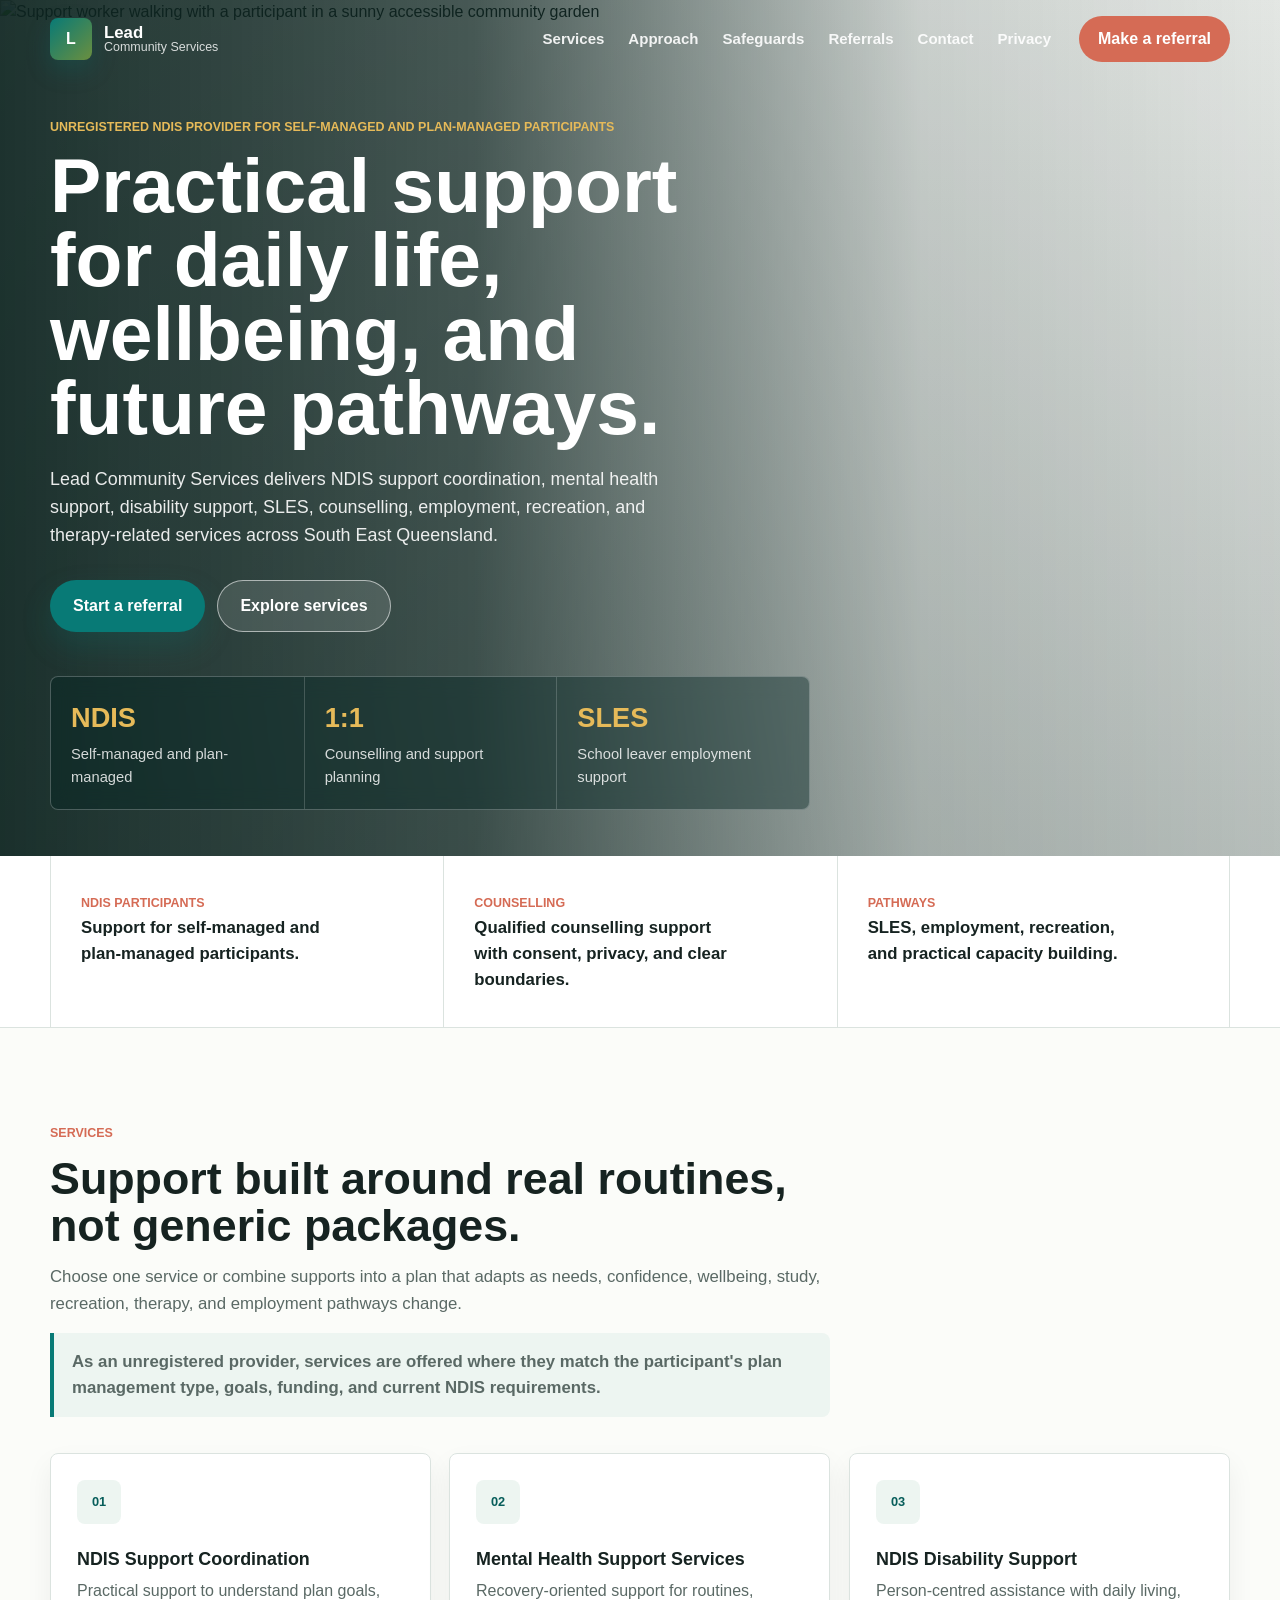
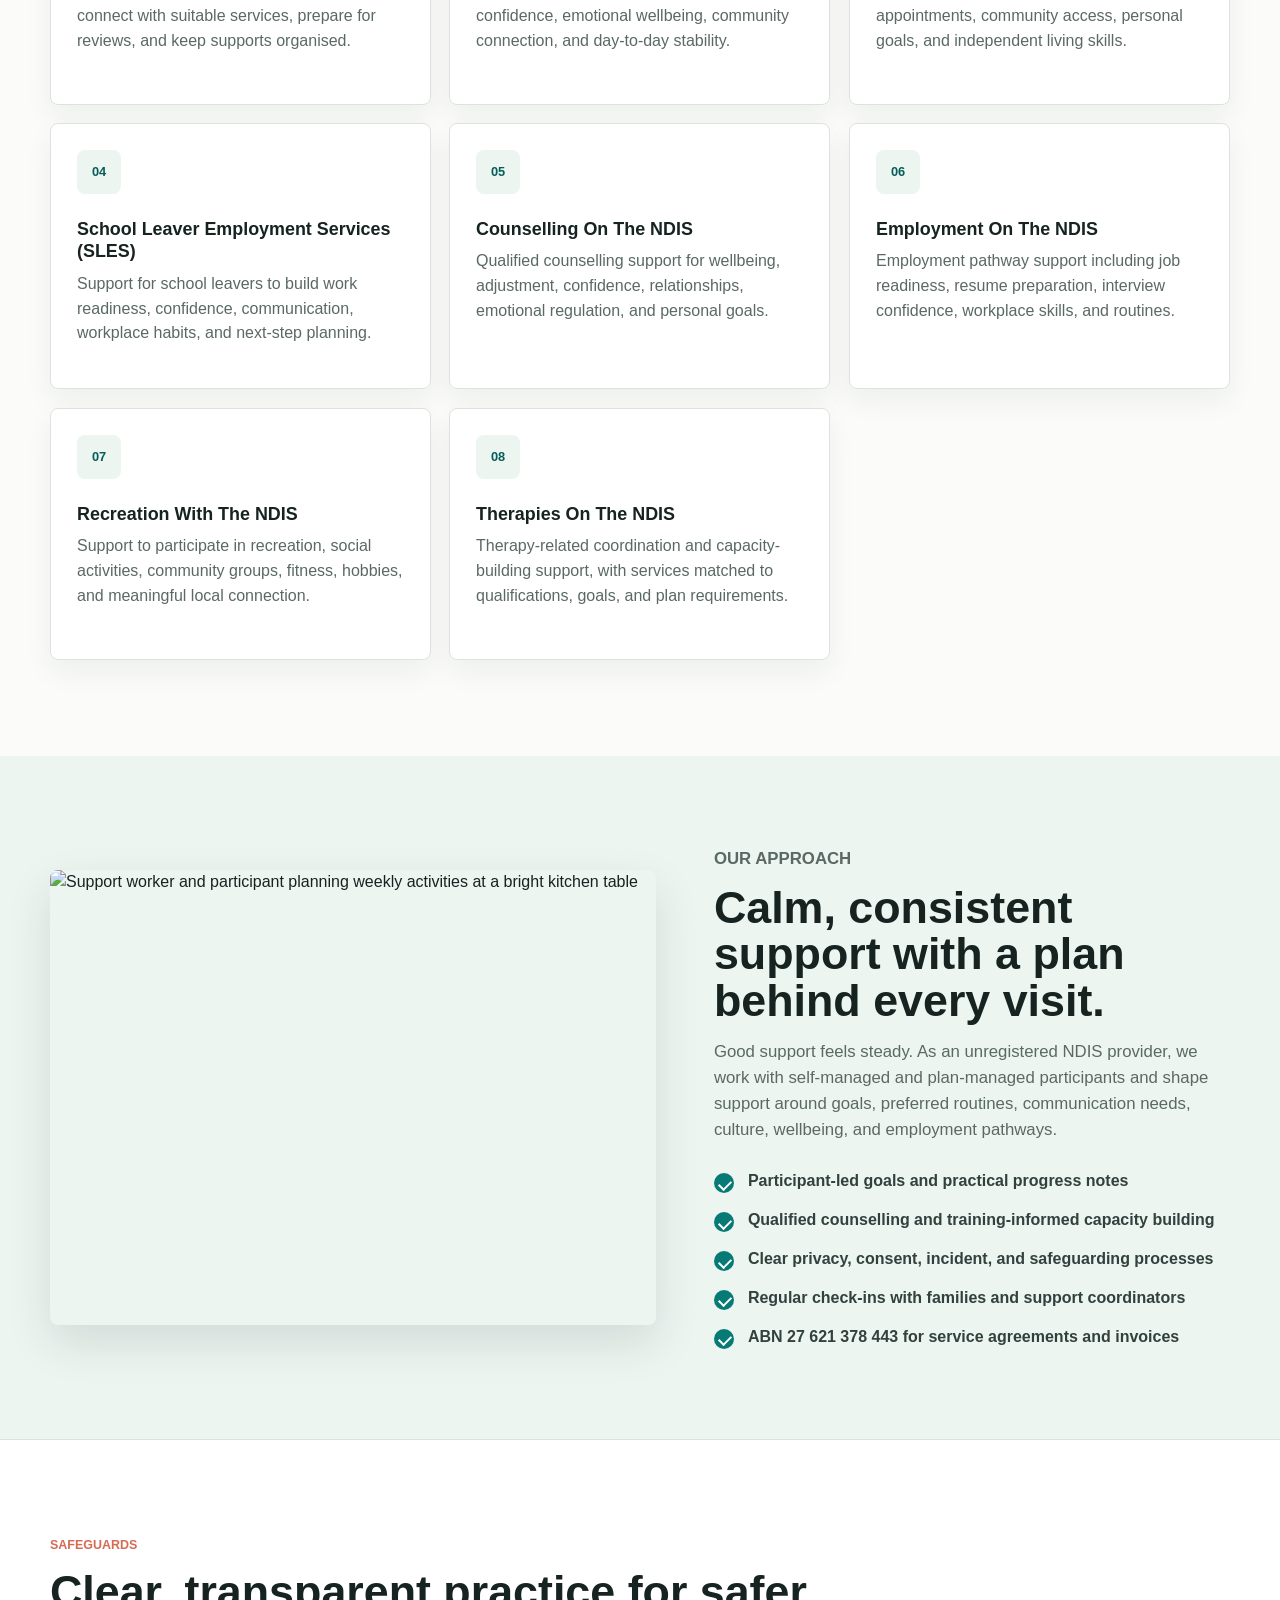
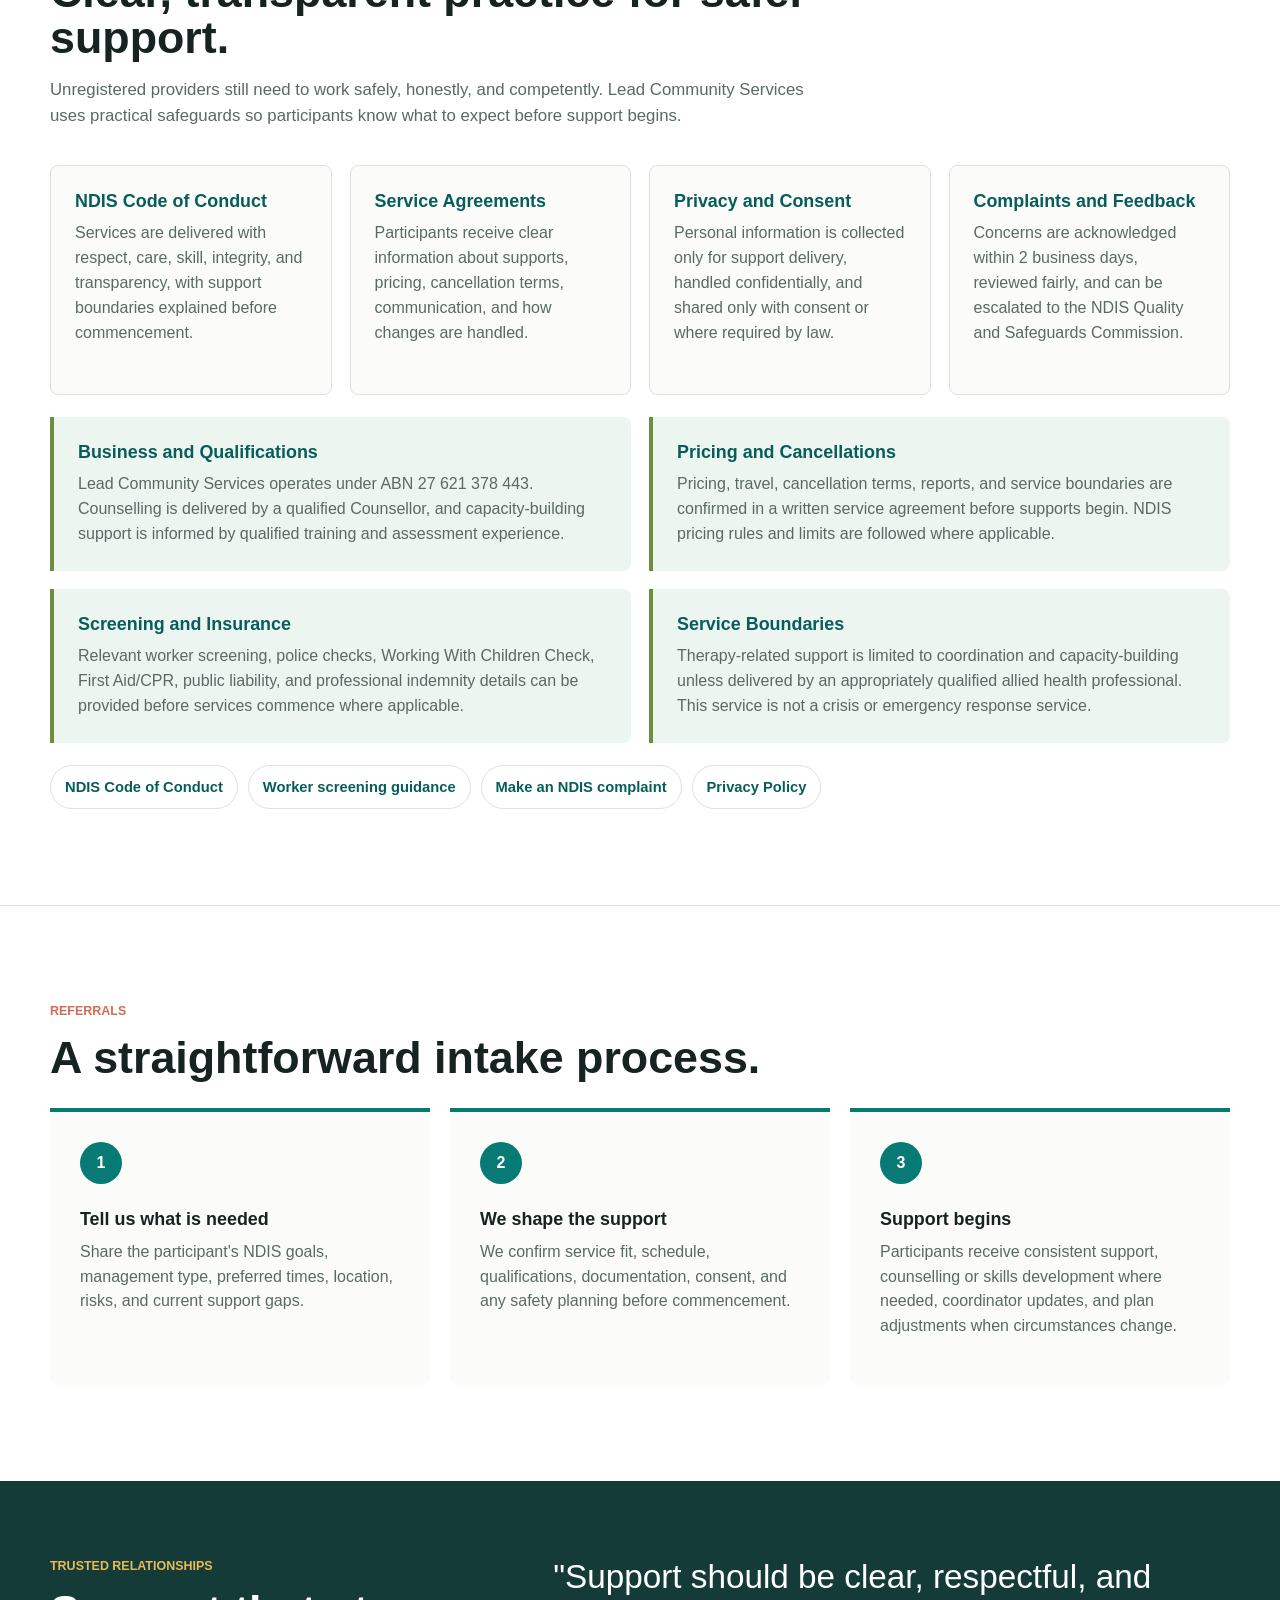
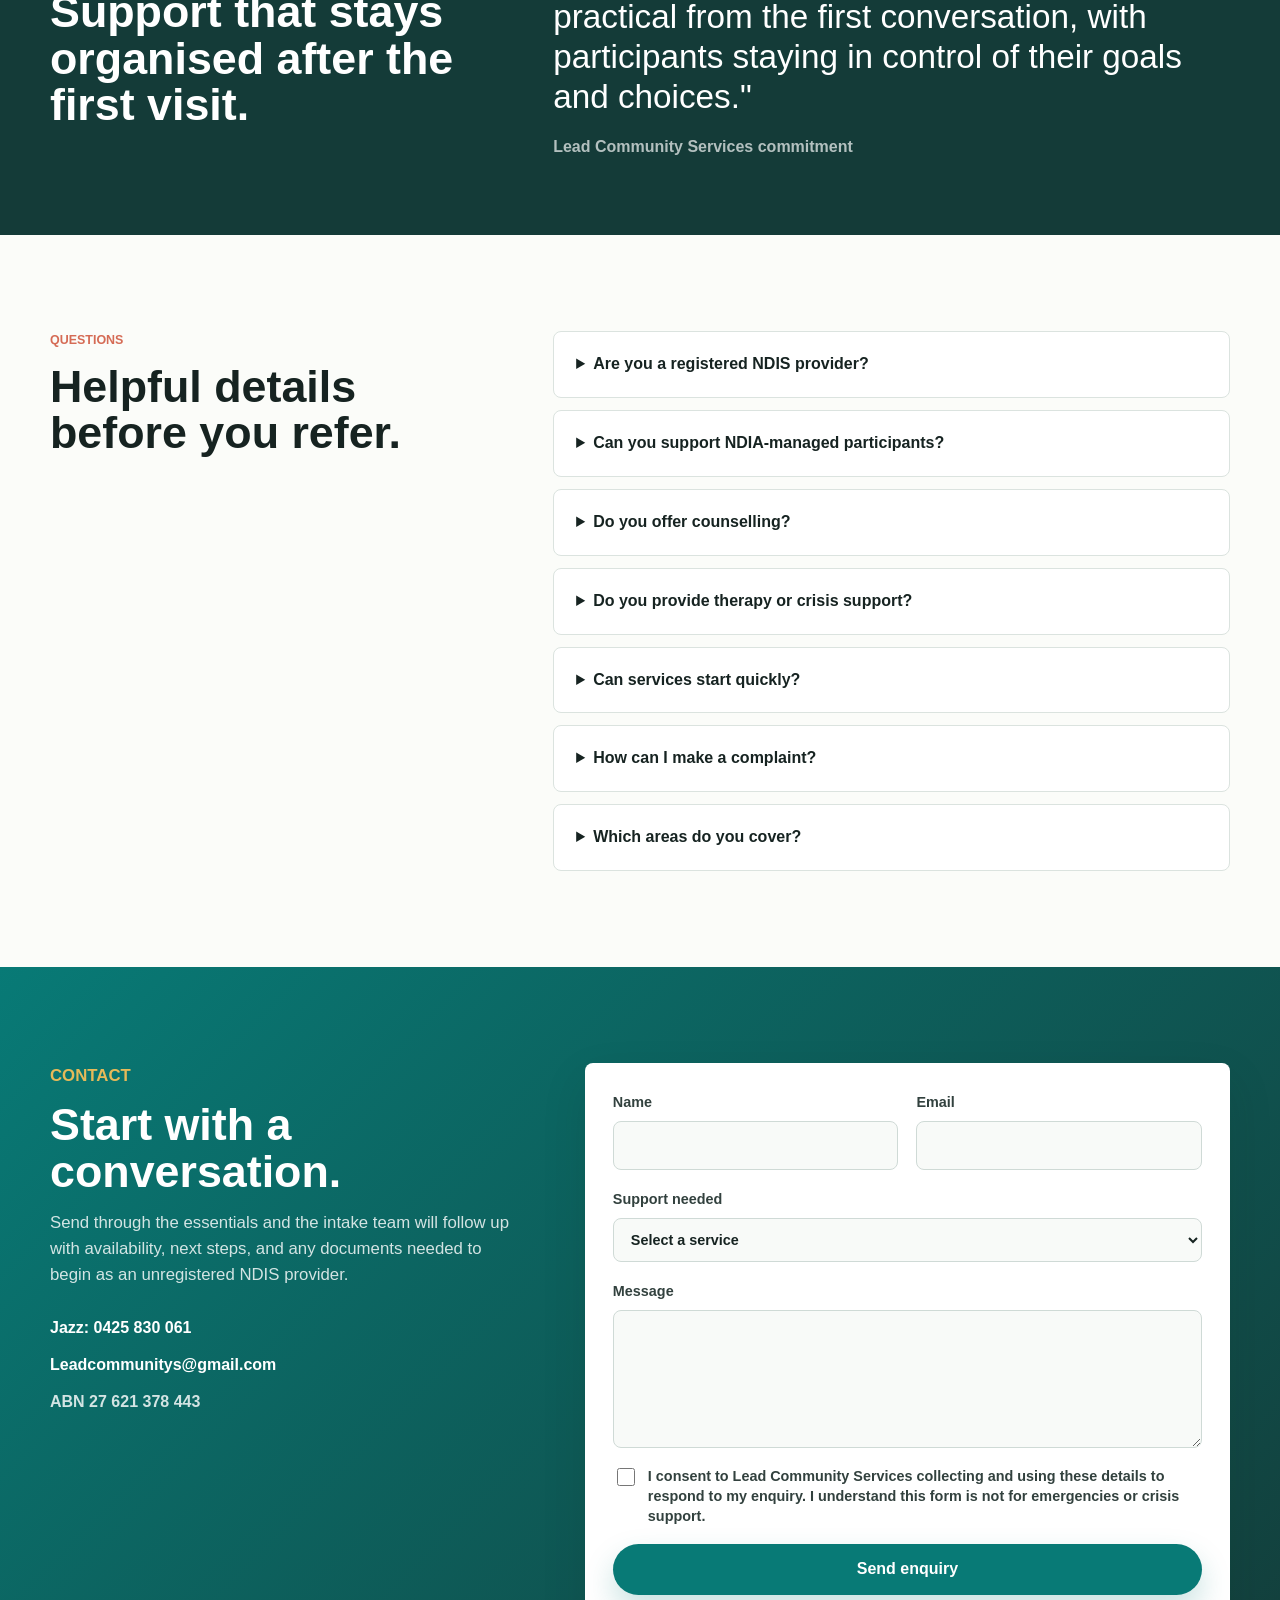
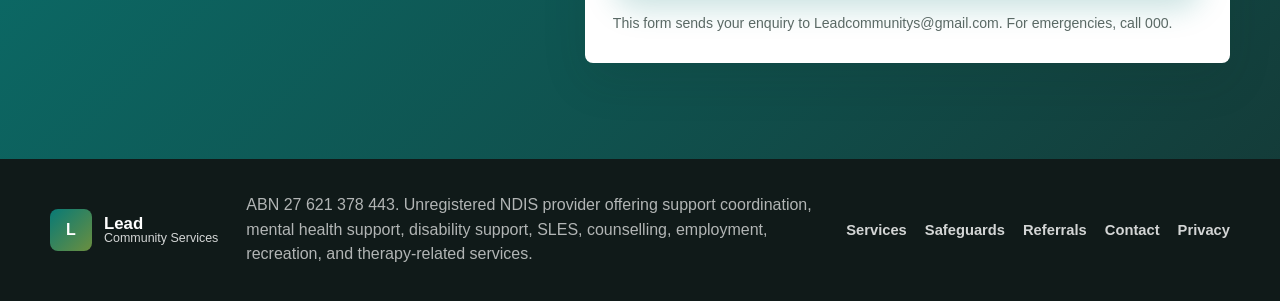
==== assets/index.html @ c6d37ab3 "Add files via upload" ====
<!doctype html>
<html lang="en-AU">
  <head>
    <meta charset="utf-8">
    <meta name="viewport" content="width=device-width, initial-scale=1">
    <title>Lead Community Services | Unregistered NDIS Provider</title>
    <meta
      name="description"
      content="Lead Community Services is an unregistered NDIS provider offering support coordination, mental health support, disability support, SLES, counselling, employment, recreation, and therapy-related NDIS services across South East Queensland."
    >
    <link rel="preload" href="assets/community-hero.png" as="image">
    <link rel="stylesheet" href="styles.css">
  </head>
  <body>
    <a class="skip-link" href="#main">Skip to content</a>

    <header class="site-header" data-header>
      <div class="container header-inner">
        <a class="brand" href="#top" aria-label="Lead Community Services home">
          <span class="brand-mark" aria-hidden="true">L</span>
          <span>
            <strong>Lead</strong>
            <span>Community Services</span>
          </span>
        </a>

        <button class="nav-toggle" type="button" aria-label="Open menu" aria-expanded="false" data-nav-toggle>
          <span></span>
          <span></span>
          <span></span>
        </button>

        <nav class="site-nav" aria-label="Primary navigation" data-nav>
          <a href="#services">Services</a>
          <a href="#approach">Approach</a>
          <a href="#safeguards">Safeguards</a>
          <a href="#referrals">Referrals</a>
          <a href="#contact">Contact</a>
          <a href="privacy.html">Privacy</a>
        </nav>

        <a class="header-action" href="#contact">Make a referral</a>
      </div>
    </header>

    <main id="main">
      <section class="hero" id="top" aria-labelledby="hero-title">
        <img class="hero-image" src="assets/community-hero.png" alt="Support worker walking with a participant in a sunny accessible community garden">
        <div class="hero-overlay"></div>
        <div class="container hero-content">
          <p class="eyebrow">Unregistered NDIS provider for self-managed and plan-managed participants</p>
          <h1 id="hero-title">Practical support for daily life, wellbeing, and future pathways.</h1>
          <p class="hero-copy">
            Lead Community Services delivers NDIS support coordination, mental health support, disability support, SLES, counselling, employment, recreation, and therapy-related services across South East Queensland.
          </p>
          <div class="hero-actions">
            <a class="button primary" href="#contact">Start a referral</a>
            <a class="button secondary" href="#services">Explore services</a>
          </div>
          <dl class="hero-stats" aria-label="Service highlights">
            <div>
              <dt>NDIS</dt>
              <dd>Self-managed and plan-managed</dd>
            </div>
            <div>
              <dt>1:1</dt>
              <dd>Counselling and support planning</dd>
            </div>
            <div>
              <dt>SLES</dt>
              <dd>School leaver employment support</dd>
            </div>
          </dl>
        </div>
      </section>

      <section class="trust-band" aria-label="Who we support">
        <div class="container trust-grid">
          <div>
            <span class="mini-label">NDIS participants</span>
            <strong>Support for self-managed and plan-managed participants.</strong>
          </div>
          <div>
            <span class="mini-label">Counselling</span>
            <strong>Qualified counselling support with consent, privacy, and clear boundaries.</strong>
          </div>
          <div>
            <span class="mini-label">Pathways</span>
            <strong>SLES, employment, recreation, and practical capacity building.</strong>
          </div>
        </div>
      </section>

      <section class="section services-section" id="services" aria-labelledby="services-title">
        <div class="container">
          <div class="section-heading">
            <p class="eyebrow">Services</p>
            <h2 id="services-title">Support built around real routines, not generic packages.</h2>
            <p>
              Choose one service or combine supports into a plan that adapts as needs, confidence, wellbeing, study, recreation, therapy, and employment pathways change.
            </p>
            <p class="compliance-note">
              As an unregistered provider, services are offered where they match the participant's plan management type, goals, funding, and current NDIS requirements.
            </p>
          </div>

          <div class="service-grid">
            <article class="service-card">
              <span class="card-icon" aria-hidden="true">01</span>
              <h3>NDIS Support Coordination</h3>
              <p>Practical support to understand plan goals, connect with suitable services, prepare for reviews, and keep supports organised.</p>
            </article>
            <article class="service-card">
              <span class="card-icon" aria-hidden="true">02</span>
              <h3>Mental Health Support Services</h3>
              <p>Recovery-oriented support for routines, confidence, emotional wellbeing, community connection, and day-to-day stability.</p>
            </article>
            <article class="service-card">
              <span class="card-icon" aria-hidden="true">03</span>
              <h3>NDIS Disability Support</h3>
              <p>Person-centred assistance with daily living, appointments, community access, personal goals, and independent living skills.</p>
            </article>
            <article class="service-card">
              <span class="card-icon" aria-hidden="true">04</span>
              <h3>School Leaver Employment Services (SLES)</h3>
              <p>Support for school leavers to build work readiness, confidence, communication, workplace habits, and next-step planning.</p>
            </article>
            <article class="service-card">
              <span class="card-icon" aria-hidden="true">05</span>
              <h3>Counselling On The NDIS</h3>
              <p>Qualified counselling support for wellbeing, adjustment, confidence, relationships, emotional regulation, and personal goals.</p>
            </article>
            <article class="service-card">
              <span class="card-icon" aria-hidden="true">06</span>
              <h3>Employment On The NDIS</h3>
              <p>Employment pathway support including job readiness, resume preparation, interview confidence, workplace skills, and routines.</p>
            </article>
            <article class="service-card">
              <span class="card-icon" aria-hidden="true">07</span>
              <h3>Recreation With The NDIS</h3>
              <p>Support to participate in recreation, social activities, community groups, fitness, hobbies, and meaningful local connection.</p>
            </article>
            <article class="service-card">
              <span class="card-icon" aria-hidden="true">08</span>
              <h3>Therapies On The NDIS</h3>
              <p>Therapy-related coordination and capacity-building support, with services matched to qualifications, goals, and plan requirements.</p>
            </article>
          </div>
        </div>
      </section>

      <section class="split-section" id="approach" aria-labelledby="approach-title">
        <div class="container split-grid">
          <div class="image-panel">
            <img src="assets/support-planning.png" alt="Support worker and participant planning weekly activities at a bright kitchen table">
          </div>
          <div class="split-copy">
            <p class="eyebrow">Our approach</p>
            <h2 id="approach-title">Calm, consistent support with a plan behind every visit.</h2>
            <p>
              Good support feels steady. As an unregistered NDIS provider, we work with self-managed and plan-managed participants and shape support around goals, preferred routines, communication needs, culture, wellbeing, and employment pathways.
            </p>
            <ul class="check-list">
              <li>Participant-led goals and practical progress notes</li>
              <li>Qualified counselling and training-informed capacity building</li>
              <li>Clear privacy, consent, incident, and safeguarding processes</li>
              <li>Regular check-ins with families and support coordinators</li>
              <li>ABN 27 621 378 443 for service agreements and invoices</li>
            </ul>
          </div>
        </div>
      </section>

      <section class="section safeguards-section" id="safeguards" aria-labelledby="safeguards-title">
        <div class="container">
          <div class="section-heading">
            <p class="eyebrow">Safeguards</p>
            <h2 id="safeguards-title">Clear, transparent practice for safer support.</h2>
            <p>
              Unregistered providers still need to work safely, honestly, and competently. Lead Community Services uses practical safeguards so participants know what to expect before support begins.
            </p>
          </div>

          <div class="safeguards-grid">
            <article>
              <h3>NDIS Code of Conduct</h3>
              <p>Services are delivered with respect, care, skill, integrity, and transparency, with support boundaries explained before commencement.</p>
            </article>
            <article>
              <h3>Service Agreements</h3>
              <p>Participants receive clear information about supports, pricing, cancellation terms, communication, and how changes are handled.</p>
            </article>
            <article>
              <h3>Privacy and Consent</h3>
              <p>Personal information is collected only for support delivery, handled confidentially, and shared only with consent or where required by law.</p>
            </article>
            <article>
              <h3>Complaints and Feedback</h3>
              <p>Concerns are acknowledged within 2 business days, reviewed fairly, and can be escalated to the NDIS Quality and Safeguards Commission.</p>
            </article>
          </div>

          <div class="practice-panel">
            <div>
              <h3>Business and Qualifications</h3>
              <p>Lead Community Services operates under ABN 27 621 378 443. Counselling is delivered by a qualified Counsellor, and capacity-building support is informed by qualified training and assessment experience.</p>
            </div>
            <div>
              <h3>Pricing and Cancellations</h3>
              <p>Pricing, travel, cancellation terms, reports, and service boundaries are confirmed in a written service agreement before supports begin. NDIS pricing rules and limits are followed where applicable.</p>
            </div>
            <div>
              <h3>Screening and Insurance</h3>
              <p>Relevant worker screening, police checks, Working With Children Check, First Aid/CPR, public liability, and professional indemnity details can be provided before services commence where applicable.</p>
            </div>
            <div>
              <h3>Service Boundaries</h3>
              <p>Therapy-related support is limited to coordination and capacity-building unless delivered by an appropriately qualified allied health professional. This service is not a crisis or emergency response service.</p>
            </div>
          </div>

          <div class="resource-links" aria-label="Compliance resources">
            <a href="https://www.ndiscommission.gov.au/rules-and-standards/ndis-code-conduct" target="_blank" rel="noopener">NDIS Code of Conduct</a>
            <a href="https://www.ndiscommission.gov.au/workforce/worker-screening/worker-screening-unregistered-providers" target="_blank" rel="noopener">Worker screening guidance</a>
            <a href="https://www.ndiscommission.gov.au/complaints/report" target="_blank" rel="noopener">Make an NDIS complaint</a>
            <a href="privacy.html">Privacy Policy</a>
          </div>
        </div>
      </section>

      <section class="section process-section" id="referrals" aria-labelledby="referrals-title">
        <div class="container">
          <div class="section-heading compact">
            <p class="eyebrow">Referrals</p>
            <h2 id="referrals-title">A straightforward intake process.</h2>
          </div>
          <div class="process-grid">
            <article>
              <span>1</span>
              <h3>Tell us what is needed</h3>
              <p>Share the participant's NDIS goals, management type, preferred times, location, risks, and current support gaps.</p>
            </article>
            <article>
              <span>2</span>
              <h3>We shape the support</h3>
              <p>We confirm service fit, schedule, qualifications, documentation, consent, and any safety planning before commencement.</p>
            </article>
            <article>
              <span>3</span>
              <h3>Support begins</h3>
              <p>Participants receive consistent support, counselling or skills development where needed, coordinator updates, and plan adjustments when circumstances change.</p>
            </article>
          </div>
        </div>
      </section>

      <section class="testimonial-band" aria-labelledby="testimonial-title">
        <div class="container testimonial-inner">
          <div>
            <p class="eyebrow">Trusted relationships</p>
            <h2 id="testimonial-title">Support that stays organised after the first visit.</h2>
          </div>
          <figure>
            <blockquote>
              "Support should be clear, respectful, and practical from the first conversation, with participants staying in control of their goals and choices."
            </blockquote>
            <figcaption>Lead Community Services commitment</figcaption>
          </figure>
        </div>
      </section>

      <section class="section faq-section" aria-labelledby="faq-title">
        <div class="container faq-grid">
          <div>
            <p class="eyebrow">Questions</p>
            <h2 id="faq-title">Helpful details before you refer.</h2>
          </div>
          <div class="faq-list">
            <details>
              <summary>Are you a registered NDIS provider?</summary>
              <p>Lead Community Services is an unregistered NDIS provider. We can work with self-managed and plan-managed participants where the requested support matches the participant's plan, funding, and current NDIS requirements.</p>
            </details>
            <details>
              <summary>Can you support NDIA-managed participants?</summary>
              <p>As an unregistered provider, Lead Community Services is positioned for self-managed and plan-managed participants. NDIA-managed participants generally need to use registered providers.</p>
            </details>
            <details>
              <summary>Do you offer counselling?</summary>
              <p>Yes. Counselling services are available and delivered by a qualified Counsellor, with support shaped around participant wellbeing and personal goals.</p>
            </details>
            <details>
              <summary>Do you provide therapy or crisis support?</summary>
              <p>Therapy-related services are limited to coordination and capacity-building unless delivered by an appropriately qualified allied health professional. Lead Community Services is not an emergency or crisis response service. In an emergency, call 000.</p>
            </details>
            <details>
              <summary>Can services start quickly?</summary>
              <p>Often, yes. Start dates depend on the support type, location, qualifications required, service agreement, consent, and any required risk or health documentation.</p>
            </details>
            <details>
              <summary>How can I make a complaint?</summary>
              <p>You can raise concerns directly with Lead Community Services by phone or email. Complaints are acknowledged within 2 business days, reviewed fairly, and handled without retaliation or changes to support because a concern was raised. You can also contact the NDIS Quality and Safeguards Commission if the concern relates to NDIS-funded supports.</p>
            </details>
            <details>
              <summary>Which areas do you cover?</summary>
              <p>Lead Community Services is positioned for Brisbane, Logan, Ipswich, Moreton Bay, and nearby South East Queensland communities.</p>
            </details>
          </div>
        </div>
      </section>

      <section class="contact-section" id="contact" aria-labelledby="contact-title">
        <div class="container contact-grid">
          <div class="contact-copy">
            <p class="eyebrow">Contact</p>
            <h2 id="contact-title">Start with a conversation.</h2>
            <p>
              Send through the essentials and the intake team will follow up with availability, next steps, and any documents needed to begin as an unregistered NDIS provider.
            </p>
            <div class="contact-methods">
              <a href="tel:+61425830061" aria-label="Call Jazz at Lead Community Services">Jazz: 0425 830 061</a>
              <a href="mailto:Leadcommunitys@gmail.com">Leadcommunitys@gmail.com</a>
              <span>ABN 27 621 378 443</span>
            </div>
          </div>

          <form class="referral-form" action="https://formsubmit.co/Leadcommunitys@gmail.com" method="post" data-form>
            <input type="hidden" name="_subject" value="Website enquiry - Lead Community Services">
            <input type="hidden" name="_template" value="table">
            <input type="hidden" name="_captcha" value="false">
            <label>
              Name
              <input type="text" name="name" autocomplete="name" required>
            </label>
            <label>
              Email
              <input type="email" name="email" autocomplete="email" required>
            </label>
            <label>
              Support needed
              <select name="service" required>
                <option value="">Select a service</option>
                <option>NDIS Support Coordination</option>
                <option>Mental Health Support Services</option>
                <option>NDIS Disability Support</option>
                <option>School Leaver Employment Services (SLES)</option>
                <option>Counselling On The NDIS</option>
                <option>Employment On The NDIS</option>
                <option>Recreation With The NDIS</option>
                <option>Therapies On The NDIS</option>
              </select>
            </label>
            <label>
              Message
              <textarea name="message" rows="5" required></textarea>
            </label>
            <label class="consent-field">
              <input type="checkbox" name="consent" required>
              <span>I consent to Lead Community Services collecting and using these details to respond to my enquiry. I understand this form is not for emergencies or crisis support.</span>
            </label>
            <button class="button primary form-button" type="submit">Send enquiry</button>
            <p class="form-note" data-form-note aria-live="polite">This form sends your enquiry to Leadcommunitys@gmail.com. For emergencies, call 000.</p>
          </form>
        </div>
      </section>
    </main>

    <footer class="site-footer">
      <div class="container footer-inner">
        <a class="brand footer-brand" href="#top" aria-label="Lead Community Services home">
          <span class="brand-mark" aria-hidden="true">L</span>
          <span>
            <strong>Lead</strong>
            <span>Community Services</span>
          </span>
        </a>
        <p>ABN 27 621 378 443. Unregistered NDIS provider offering support coordination, mental health support, disability support, SLES, counselling, employment, recreation, and therapy-related services.</p>
        <div class="footer-links">
          <a href="#services">Services</a>
          <a href="#safeguards">Safeguards</a>
          <a href="#referrals">Referrals</a>
          <a href="#contact">Contact</a>
          <a href="privacy.html">Privacy</a>
        </div>
      </div>
    </footer>

    <script src="script.js"></script>
  </body>
</html>
---- assets/styles.css ----
:root {
  --ink: #162321;
  --muted: #5a6965;
  --paper: #fbfcf9;
  --white: #ffffff;
  --line: #dbe3df;
  --teal: #087a76;
  --teal-dark: #075d5a;
  --green: #6b8f3f;
  --coral: #d56b55;
  --gold: #e6ba59;
  --mist: #edf5f1;
  --shadow: 0 18px 45px rgba(14, 41, 37, 0.12);
  --radius: 8px;
  --max: 1180px;
}

* {
  box-sizing: border-box;
}

html {
  scroll-behavior: smooth;
}

body {
  margin: 0;
  color: var(--ink);
  background: var(--paper);
  font-family: Arial, Helvetica, sans-serif;
  line-height: 1.55;
}

body.is-ready .hero-image {
  animation: heroDrift 16s ease-in-out infinite alternate;
}

img {
  display: block;
  max-width: 100%;
}

a {
  color: inherit;
  text-decoration: none;
}

a:focus-visible,
button:focus-visible,
summary:focus-visible {
  outline: 3px solid rgba(230, 186, 89, 0.72);
  outline-offset: 4px;
}

button,
input,
select,
textarea {
  font: inherit;
}

.skip-link {
  position: absolute;
  left: 16px;
  top: 12px;
  z-index: 20;
  padding: 10px 14px;
  color: var(--white);
  background: var(--teal-dark);
  border-radius: 6px;
  transform: translateY(-140%);
}

.skip-link:focus {
  transform: translateY(0);
}

.container {
  width: min(calc(100% - 40px), var(--max));
  margin-inline: auto;
}

.site-header {
  position: fixed;
  inset: 0 0 auto 0;
  z-index: 10;
  color: var(--white);
  transition: background 180ms ease, box-shadow 180ms ease, color 180ms ease;
}

.site-header.is-scrolled,
.site-header.is-open {
  color: var(--ink);
  background: rgba(255, 255, 255, 0.94);
  box-shadow: 0 10px 26px rgba(14, 41, 37, 0.1);
  backdrop-filter: blur(14px);
}

.header-inner {
  min-height: 78px;
  display: flex;
  align-items: center;
  gap: 28px;
}

.brand {
  display: inline-flex;
  align-items: center;
  gap: 12px;
  flex: 0 0 auto;
}

.brand-mark {
  width: 42px;
  height: 42px;
  display: inline-grid;
  place-items: center;
  color: var(--white);
  background: linear-gradient(135deg, var(--teal), var(--green));
  border-radius: var(--radius);
  font-weight: 800;
  box-shadow: 0 10px 24px rgba(8, 122, 118, 0.24);
}

.brand strong,
.brand span span {
  display: block;
  line-height: 1.05;
}

.brand strong {
  font-size: 1.05rem;
  letter-spacing: 0;
}

.brand span span {
  font-size: 0.78rem;
  opacity: 0.82;
}

.site-nav {
  margin-left: auto;
  display: flex;
  align-items: center;
  gap: 24px;
  font-size: 0.94rem;
  font-weight: 700;
}

.site-nav a {
  opacity: 0.9;
}

.site-nav a:hover,
.site-nav a:focus-visible {
  opacity: 1;
  color: var(--gold);
}

.header-action,
.button {
  min-height: 44px;
  display: inline-flex;
  align-items: center;
  justify-content: center;
  gap: 8px;
  border: 1px solid transparent;
  border-radius: 999px;
  font-weight: 800;
  white-space: nowrap;
  transition: transform 160ms ease, background 160ms ease, border-color 160ms ease;
}

.header-action {
  padding: 10px 18px;
  color: var(--white);
  background: var(--coral);
}

.site-header.is-scrolled .header-action,
.site-header.is-open .header-action {
  background: var(--teal);
}

.button {
  padding: 13px 22px;
}

.button:hover,
.button:focus-visible,
.header-action:hover,
.header-action:focus-visible {
  transform: translateY(-1px);
}

.button.primary {
  color: var(--white);
  background: var(--teal);
  box-shadow: 0 14px 30px rgba(8, 122, 118, 0.22);
}

.button.secondary {
  color: var(--white);
  border-color: rgba(255, 255, 255, 0.56);
  background: rgba(255, 255, 255, 0.12);
}

.nav-toggle {
  display: none;
  width: 44px;
  height: 44px;
  margin-left: auto;
  padding: 0;
  border: 1px solid currentColor;
  border-radius: 8px;
  color: inherit;
  background: transparent;
}

.nav-toggle span {
  width: 20px;
  height: 2px;
  margin: 4px auto;
  display: block;
  background: currentColor;
}

.hero {
  min-height: 92vh;
  position: relative;
  display: grid;
  align-items: center;
  overflow: hidden;
  isolation: isolate;
  padding: 118px 0 46px;
}

.hero-image,
.hero-overlay {
  position: absolute;
  inset: 0;
  width: 100%;
  height: 100%;
}

.hero-image {
  object-fit: cover;
  object-position: 62% center;
  z-index: -2;
}

.hero-overlay {
  z-index: -1;
  background:
    linear-gradient(90deg, rgba(12, 35, 31, 0.92) 0%, rgba(12, 35, 31, 0.74) 37%, rgba(12, 35, 31, 0.16) 72%, rgba(12, 35, 31, 0.05) 100%),
    linear-gradient(0deg, rgba(12, 35, 31, 0.25), rgba(12, 35, 31, 0.05));
}

.hero-content {
  color: var(--white);
}

.hero-content > * {
  animation: fadeUp 700ms ease both;
}

.hero-content > :nth-child(2) {
  animation-delay: 90ms;
}

.hero-content > :nth-child(3) {
  animation-delay: 180ms;
}

.hero-content > :nth-child(4) {
  animation-delay: 270ms;
}

.hero-content > :nth-child(5) {
  animation-delay: 360ms;
}

.eyebrow,
.mini-label {
  margin: 0 0 12px;
  color: var(--coral);
  font-size: 0.78rem;
  font-weight: 900;
  letter-spacing: 0;
  text-transform: uppercase;
}

.hero .eyebrow {
  color: var(--gold);
}

h1,
h2,
h3,
p {
  margin-top: 0;
}

h1 {
  max-width: 720px;
  margin-bottom: 22px;
  font-size: clamp(2.6rem, 6vw, 5.7rem);
  line-height: 0.96;
  letter-spacing: 0;
}

h2 {
  margin-bottom: 16px;
  font-size: clamp(2rem, 3.5vw, 3.45rem);
  line-height: 1.04;
  letter-spacing: 0;
}

h3 {
  margin-bottom: 9px;
  font-size: 1.12rem;
  line-height: 1.25;
}

.hero-copy {
  max-width: 610px;
  margin-bottom: 30px;
  color: rgba(255, 255, 255, 0.9);
  font-size: 1.12rem;
}

.hero-actions {
  display: flex;
  flex-wrap: wrap;
  gap: 12px;
  margin-bottom: 44px;
}

.hero-stats {
  width: min(100%, 760px);
  display: grid;
  grid-template-columns: repeat(3, 1fr);
  margin: 0;
  border: 1px solid rgba(255, 255, 255, 0.24);
  border-radius: var(--radius);
  background: rgba(4, 36, 34, 0.42);
  backdrop-filter: blur(10px);
}

.hero-stats div {
  padding: 20px;
}

.hero-stats div + div {
  border-left: 1px solid rgba(255, 255, 255, 0.18);
}

.hero-stats dt {
  margin-bottom: 4px;
  color: var(--gold);
  font-size: 1.7rem;
  font-weight: 900;
}

.hero-stats dd {
  margin: 0;
  color: rgba(255, 255, 255, 0.82);
  font-size: 0.92rem;
}

.trust-band {
  background: var(--white);
  border-bottom: 1px solid var(--line);
}

.trust-grid {
  display: grid;
  grid-template-columns: repeat(3, 1fr);
}

.trust-grid > div {
  min-height: 150px;
  padding: 34px 30px;
  border-left: 1px solid var(--line);
}

.trust-grid > div:last-child {
  border-right: 1px solid var(--line);
}

.trust-grid strong {
  display: block;
  max-width: 270px;
  font-size: 1.05rem;
}

.section {
  padding: 96px 0;
}

.section-heading {
  max-width: 780px;
  margin-bottom: 36px;
}

.section-heading p:not(.eyebrow),
.split-copy p,
.contact-copy p {
  color: var(--muted);
  font-size: 1.05rem;
}

.compliance-note {
  padding: 16px 18px;
  border-left: 4px solid var(--teal);
  border-radius: 0 var(--radius) var(--radius) 0;
  background: var(--mist);
  color: #31413e;
  font-weight: 700;
}

.section-heading.compact {
  margin-bottom: 28px;
}

.service-grid {
  display: grid;
  grid-template-columns: repeat(3, 1fr);
  gap: 18px;
}

.service-card {
  min-height: 252px;
  padding: 26px;
  background: var(--white);
  border: 1px solid var(--line);
  border-radius: var(--radius);
  box-shadow: 0 12px 28px rgba(14, 41, 37, 0.06);
  transform: perspective(900px) rotateX(var(--tilt-y, 0deg)) rotateY(var(--tilt-x, 0deg)) translateY(0);
  transition: transform 180ms ease, box-shadow 180ms ease, border-color 180ms ease;
  will-change: transform;
}

.service-card:hover {
  border-color: rgba(8, 122, 118, 0.35);
  box-shadow: 0 22px 42px rgba(14, 41, 37, 0.12);
}

.card-icon {
  width: 44px;
  height: 44px;
  display: inline-grid;
  place-items: center;
  margin-bottom: 24px;
  color: var(--teal-dark);
  background: var(--mist);
  border-radius: 8px;
  font-size: 0.8rem;
  font-weight: 900;
}

.service-card p,
.process-grid p,
.faq-list p,
.site-footer p {
  color: var(--muted);
}

.split-section {
  padding: 90px 0;
  background: var(--mist);
}

.split-grid {
  display: grid;
  grid-template-columns: minmax(0, 1.08fr) minmax(320px, 0.92fr);
  gap: 58px;
  align-items: center;
}

.image-panel {
  overflow: hidden;
  border-radius: var(--radius);
  box-shadow: var(--shadow);
}

.image-panel img {
  width: 100%;
  aspect-ratio: 4 / 3;
  object-fit: cover;
}

.check-list {
  display: grid;
  gap: 14px;
  margin: 26px 0 0;
  padding: 0;
  list-style: none;
}

.check-list li {
  position: relative;
  padding-left: 34px;
  color: #31413e;
  font-weight: 700;
}

.check-list li::before {
  content: "";
  position: absolute;
  left: 0;
  top: 0.25em;
  width: 20px;
  height: 20px;
  border-radius: 50%;
  background: var(--teal);
}

.check-list li::after {
  content: "";
  position: absolute;
  left: 7px;
  top: 0.54em;
  width: 6px;
  height: 10px;
  border: solid var(--white);
  border-width: 0 2px 2px 0;
  transform: rotate(45deg);
}

.process-section {
  background: var(--white);
}

.safeguards-section {
  background: var(--white);
  border-top: 1px solid var(--line);
  border-bottom: 1px solid var(--line);
}

.safeguards-grid {
  display: grid;
  grid-template-columns: repeat(4, 1fr);
  gap: 18px;
}

.safeguards-grid article {
  min-height: 230px;
  padding: 24px;
  border-radius: var(--radius);
  background: var(--paper);
  border: 1px solid var(--line);
}

.safeguards-grid h3 {
  color: var(--teal-dark);
}

.safeguards-grid p {
  margin-bottom: 0;
  color: var(--muted);
}

.practice-panel {
  display: grid;
  grid-template-columns: repeat(2, 1fr);
  gap: 18px;
  margin-top: 22px;
}

.practice-panel > div {
  padding: 24px;
  border-left: 4px solid var(--green);
  border-radius: 0 var(--radius) var(--radius) 0;
  background: var(--mist);
}

.practice-panel h3 {
  color: var(--teal-dark);
}

.practice-panel p {
  margin-bottom: 0;
  color: var(--muted);
}

.resource-links {
  display: flex;
  flex-wrap: wrap;
  gap: 10px;
  margin-top: 22px;
}

.resource-links a {
  display: inline-flex;
  align-items: center;
  min-height: 42px;
  padding: 10px 14px;
  border: 1px solid var(--line);
  border-radius: 999px;
  color: var(--teal-dark);
  background: var(--white);
  font-size: 0.92rem;
  font-weight: 800;
}

.resource-links a:hover,
.resource-links a:focus-visible {
  border-color: var(--teal);
  background: var(--mist);
}

.process-grid {
  display: grid;
  grid-template-columns: repeat(3, 1fr);
  gap: 20px;
}

.process-grid article {
  padding: 30px;
  border-top: 4px solid var(--teal);
  border-radius: 0 0 var(--radius) var(--radius);
  background: var(--paper);
}

.process-grid span {
  width: 42px;
  height: 42px;
  display: inline-grid;
  place-items: center;
  margin-bottom: 24px;
  color: var(--white);
  background: var(--teal);
  border-radius: 999px;
  font-weight: 900;
}

.testimonial-band {
  padding: 76px 0;
  color: var(--white);
  background: #143b38;
}

.testimonial-inner {
  display: grid;
  grid-template-columns: 0.8fr 1.2fr;
  gap: 52px;
  align-items: start;
}

.testimonial-band .eyebrow {
  color: var(--gold);
}

.testimonial-band h2 {
  margin-bottom: 0;
}

figure {
  margin: 0;
}

blockquote {
  margin: 0 0 18px;
  font-size: clamp(1.45rem, 2.6vw, 2.2rem);
  line-height: 1.2;
}

figcaption {
  color: rgba(255, 255, 255, 0.68);
  font-weight: 700;
}

.faq-grid {
  display: grid;
  grid-template-columns: 0.8fr 1.2fr;
  gap: 52px;
}

.faq-list {
  display: grid;
  gap: 12px;
}

details {
  background: var(--white);
  border: 1px solid var(--line);
  border-radius: var(--radius);
}

summary {
  cursor: pointer;
  padding: 20px 22px;
  font-weight: 900;
}

details p {
  margin: 0;
  padding: 0 22px 22px;
}

details[open] {
  box-shadow: 0 12px 28px rgba(14, 41, 37, 0.07);
}

details[open] p {
  animation: fadeDown 220ms ease both;
}

.contact-section {
  padding: 96px 0;
  color: var(--white);
  background:
    linear-gradient(135deg, rgba(8, 122, 118, 0.96), rgba(20, 59, 56, 0.98)),
    var(--teal);
}

.contact-grid {
  display: grid;
  grid-template-columns: minmax(0, 0.85fr) minmax(340px, 1.15fr);
  gap: 58px;
  align-items: start;
}

.contact-section .eyebrow {
  color: var(--gold);
}

.contact-copy p {
  color: rgba(255, 255, 255, 0.82);
}

.contact-methods {
  display: grid;
  gap: 12px;
  margin-top: 28px;
}

.contact-methods a {
  color: var(--white);
  font-weight: 900;
}

.contact-methods span {
  color: rgba(255, 255, 255, 0.82);
  font-weight: 800;
}

.referral-form {
  display: grid;
  grid-template-columns: repeat(2, 1fr);
  gap: 18px;
  padding: 28px;
  color: var(--ink);
  background: var(--white);
  border-radius: var(--radius);
  box-shadow: var(--shadow);
}

.referral-form label {
  display: grid;
  gap: 8px;
  color: #32413e;
  font-size: 0.9rem;
  font-weight: 900;
}

.referral-form label:nth-of-type(3),
.referral-form label:nth-of-type(4),
.consent-field,
.form-button,
.form-note {
  grid-column: 1 / -1;
}

.consent-field {
  display: flex !important;
  align-items: flex-start;
  gap: 10px !important;
  font-weight: 700 !important;
  line-height: 1.4;
}

.consent-field input {
  width: 18px;
  min-width: 18px;
  height: 18px;
  margin-top: 2px;
}

.referral-form input,
.referral-form select,
.referral-form textarea {
  width: 100%;
  border: 1px solid #cfdad6;
  border-radius: 8px;
  padding: 12px 13px;
  color: var(--ink);
  background: #f8faf8;
}

.referral-form input:focus,
.referral-form select:focus,
.referral-form textarea:focus {
  outline: 3px solid rgba(230, 186, 89, 0.38);
  border-color: var(--teal);
}

.referral-form .consent-field input {
  width: 18px;
  min-width: 18px;
  height: 18px;
  padding: 0;
}

.referral-form textarea {
  resize: vertical;
  min-height: 134px;
}

.form-button {
  border: 0;
  cursor: pointer;
}

.form-note {
  margin: 0;
  color: var(--muted);
  font-size: 0.88rem;
}

.site-footer {
  padding: 34px 0;
  background: #101a19;
  color: var(--white);
}

.footer-inner {
  display: flex;
  align-items: center;
  justify-content: space-between;
  gap: 28px;
}

.footer-brand .brand-mark {
  box-shadow: none;
}

.site-footer p {
  margin: 0;
  color: rgba(255, 255, 255, 0.68);
}

.footer-links {
  display: flex;
  gap: 18px;
  color: rgba(255, 255, 255, 0.82);
  font-size: 0.92rem;
  font-weight: 700;
}

.policy-hero {
  padding: 150px 0 72px;
  color: var(--white);
  background:
    linear-gradient(135deg, rgba(8, 122, 118, 0.95), rgba(20, 59, 56, 0.98)),
    var(--teal-dark);
}

.policy-hero h1 {
  max-width: 820px;
  font-size: clamp(2.35rem, 4.8vw, 4.7rem);
}

.policy-hero p:not(.eyebrow) {
  max-width: 740px;
  color: rgba(255, 255, 255, 0.84);
  font-size: 1.08rem;
}

.policy-content {
  display: grid;
  gap: 16px;
  max-width: 920px;
}

.policy-content article {
  padding: 26px;
  border: 1px solid var(--line);
  border-radius: var(--radius);
  background: var(--white);
}

.policy-content h2 {
  margin-bottom: 10px;
  color: var(--teal-dark);
  font-size: 1.45rem;
}

.policy-content p {
  color: var(--muted);
}

.policy-content p:last-child {
  margin-bottom: 0;
}

.policy-content a {
  color: var(--teal-dark);
  font-weight: 800;
  text-decoration: underline;
  text-underline-offset: 3px;
}

.reveal {
  opacity: 0;
  transform: translateY(28px);
  transition: opacity 620ms ease, transform 620ms ease;
}

.reveal.is-visible {
  opacity: 1;
  transform: translateY(0);
}

.service-card.reveal,
.safeguards-grid article.reveal,
.process-grid article.reveal,
.trust-grid > div.reveal {
  transition-delay: calc(var(--reveal-index, 0) * 70ms);
}

@keyframes fadeUp {
  from {
    opacity: 0;
    transform: translateY(22px);
  }
  to {
    opacity: 1;
    transform: translateY(0);
  }
}

@keyframes fadeDown {
  from {
    opacity: 0;
    transform: translateY(-6px);
  }
  to {
    opacity: 1;
    transform: translateY(0);
  }
}

@keyframes heroDrift {
  from {
    transform: scale(1.01) translate3d(0, 0, 0);
  }
  to {
    transform: scale(1.055) translate3d(-1.2%, 0, 0);
  }
}

@media (prefers-reduced-motion: reduce) {
  *,
  *::before,
  *::after {
    animation-duration: 1ms !important;
    animation-iteration-count: 1 !important;
    scroll-behavior: auto !important;
    transition-duration: 1ms !important;
  }

  .reveal {
    opacity: 1;
    transform: none;
  }

  body.is-ready .hero-image {
    animation: none;
  }
}

@media (max-width: 920px) {
  .container {
    width: min(calc(100% - 28px), var(--max));
  }

  .header-inner {
    min-height: 70px;
  }

  .nav-toggle {
    display: block;
  }

  .site-nav,
  .header-action {
    display: none;
  }

  .site-header.is-open .site-nav {
    position: absolute;
    left: 14px;
    right: 14px;
    top: 76px;
    display: grid;
    gap: 4px;
    padding: 12px;
    color: var(--ink);
    background: var(--white);
    border: 1px solid var(--line);
    border-radius: var(--radius);
    box-shadow: var(--shadow);
  }

  .site-header.is-open .site-nav a {
    padding: 12px;
  }

  .hero {
    min-height: auto;
    padding: 118px 0 38px;
  }

  .hero-image {
    object-position: 65% center;
  }

  .hero-overlay {
    background: linear-gradient(90deg, rgba(12, 35, 31, 0.94), rgba(12, 35, 31, 0.76) 56%, rgba(12, 35, 31, 0.36));
  }

  .hero-stats,
  .trust-grid,
  .service-grid,
  .safeguards-grid,
  .practice-panel,
  .process-grid,
  .testimonial-inner,
  .faq-grid,
  .contact-grid,
  .split-grid {
    grid-template-columns: 1fr;
  }

  .hero-stats div + div {
    border-left: 0;
    border-top: 1px solid rgba(255, 255, 255, 0.18);
  }

  .trust-grid > div,
  .trust-grid > div:last-child {
    min-height: auto;
    border-right: 1px solid var(--line);
  }

  .section,
  .split-section,
  .contact-section {
    padding: 70px 0;
  }

  .split-grid,
  .testimonial-inner,
  .faq-grid,
  .contact-grid {
    gap: 32px;
  }

  .footer-inner {
    align-items: flex-start;
    flex-direction: column;
  }
}

@media (max-width: 620px) {
  .brand span span {
    font-size: 0.72rem;
  }

  h1 {
    font-size: 2.45rem;
  }

  h2 {
    font-size: 2rem;
  }

  .hero-copy {
    font-size: 1rem;
  }

  .hero-actions,
  .button {
    width: 100%;
  }

  .hero-stats div,
  .trust-grid > div,
  .service-card,
  .process-grid article,
  .referral-form {
    padding: 22px;
  }

  .referral-form {
    grid-template-columns: 1fr;
  }

  .footer-links {
    flex-wrap: wrap;
  }
}
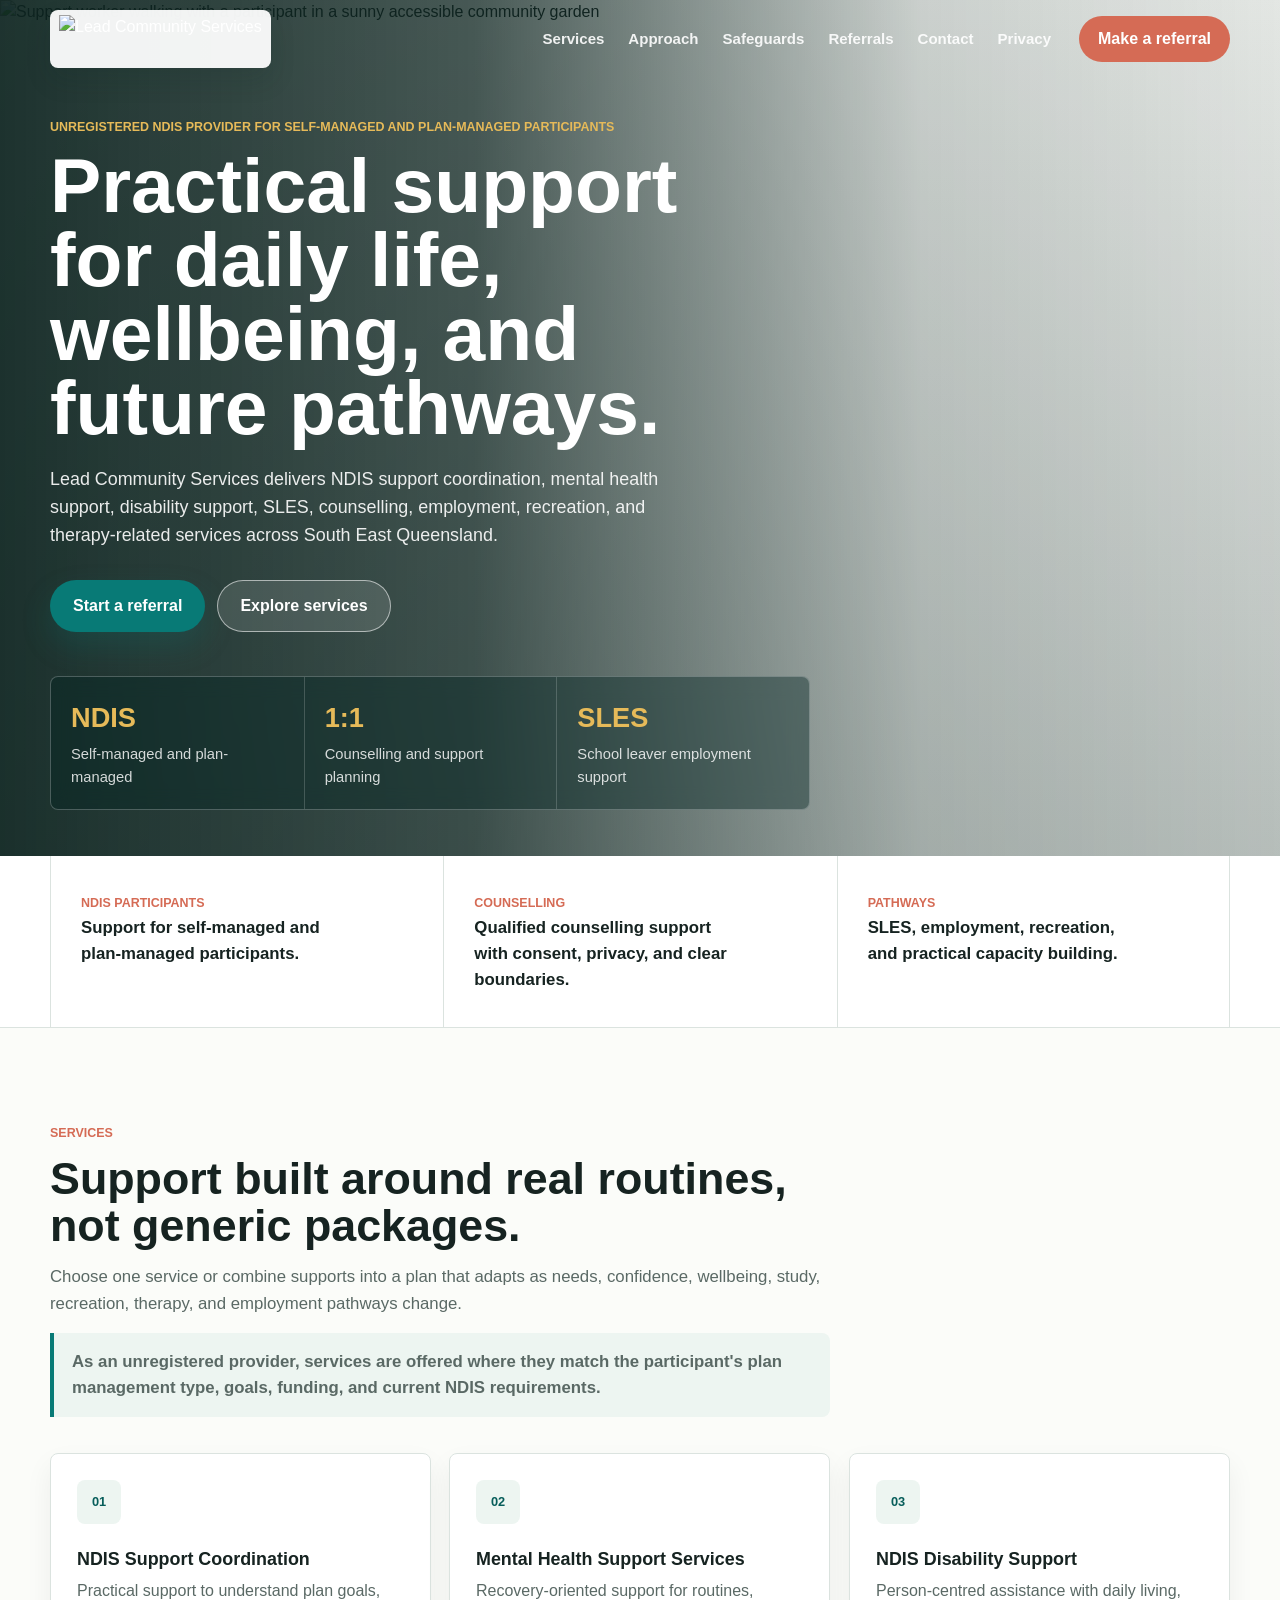
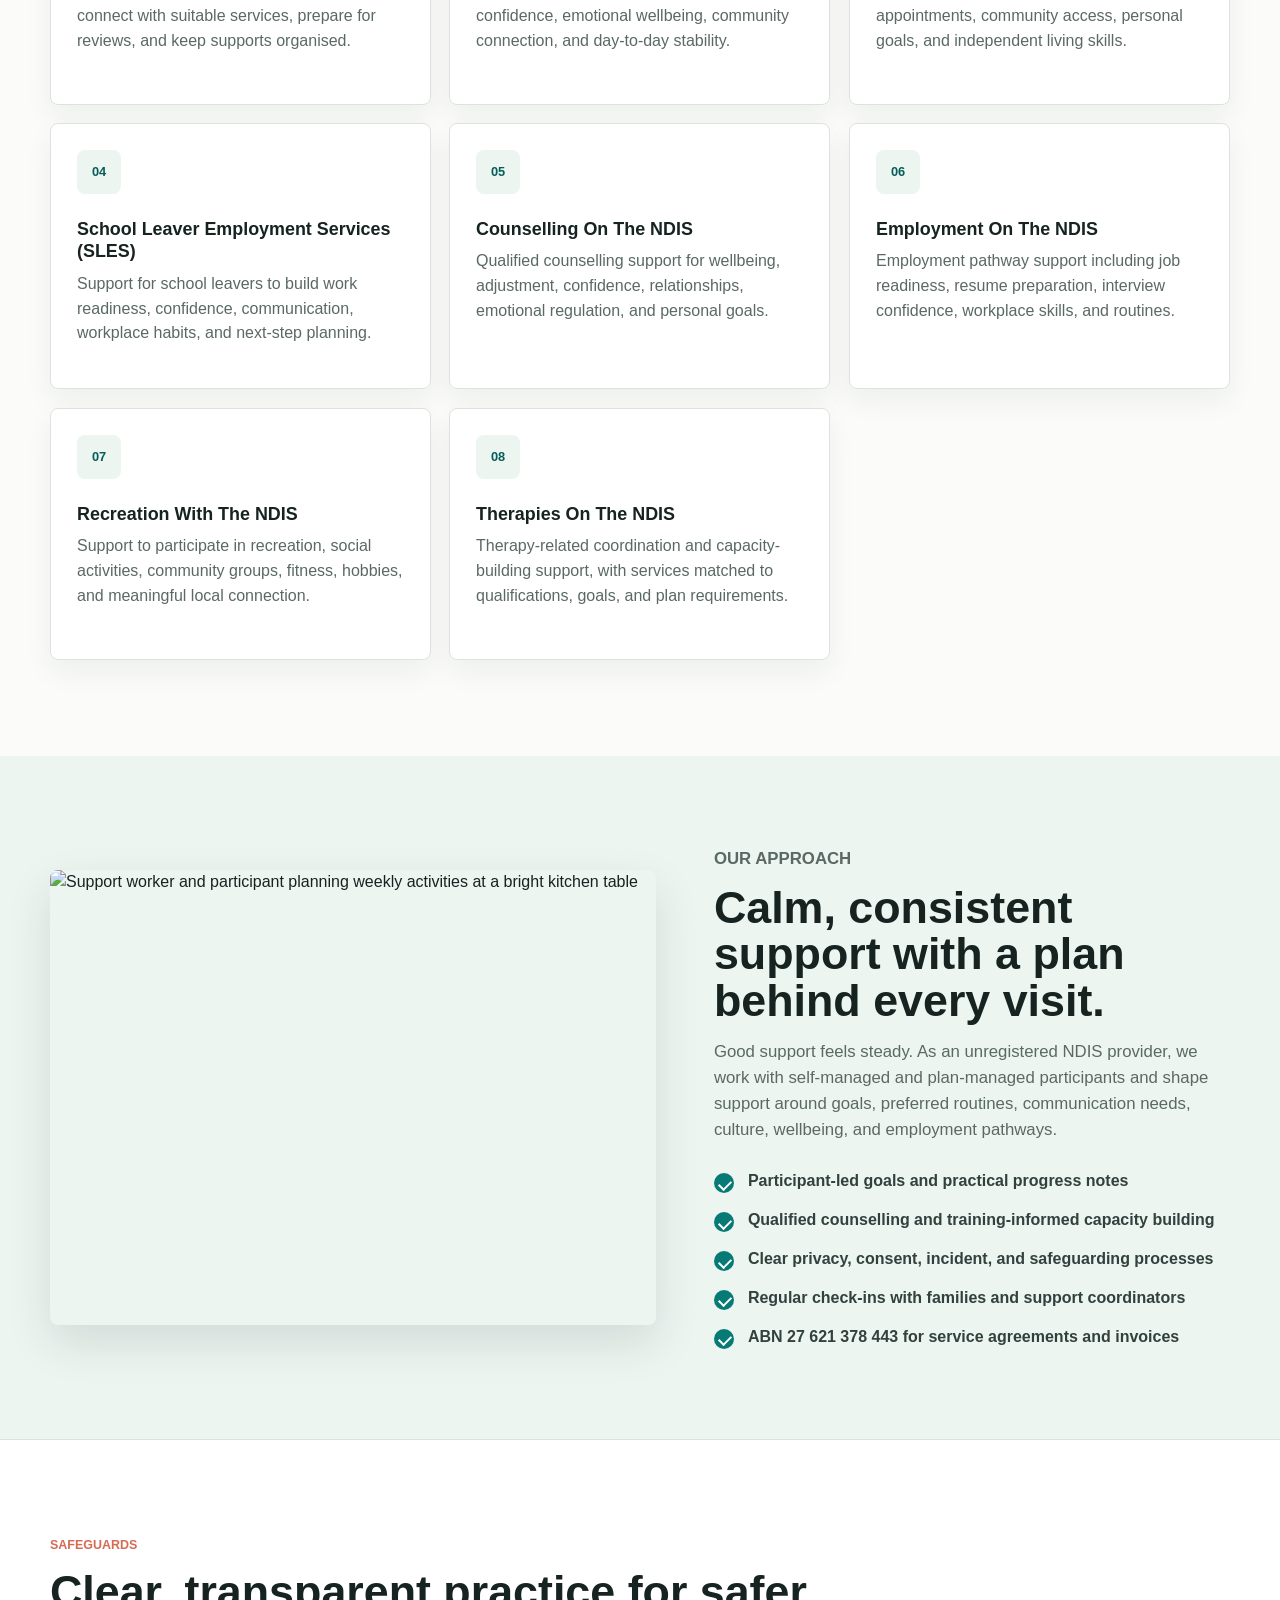
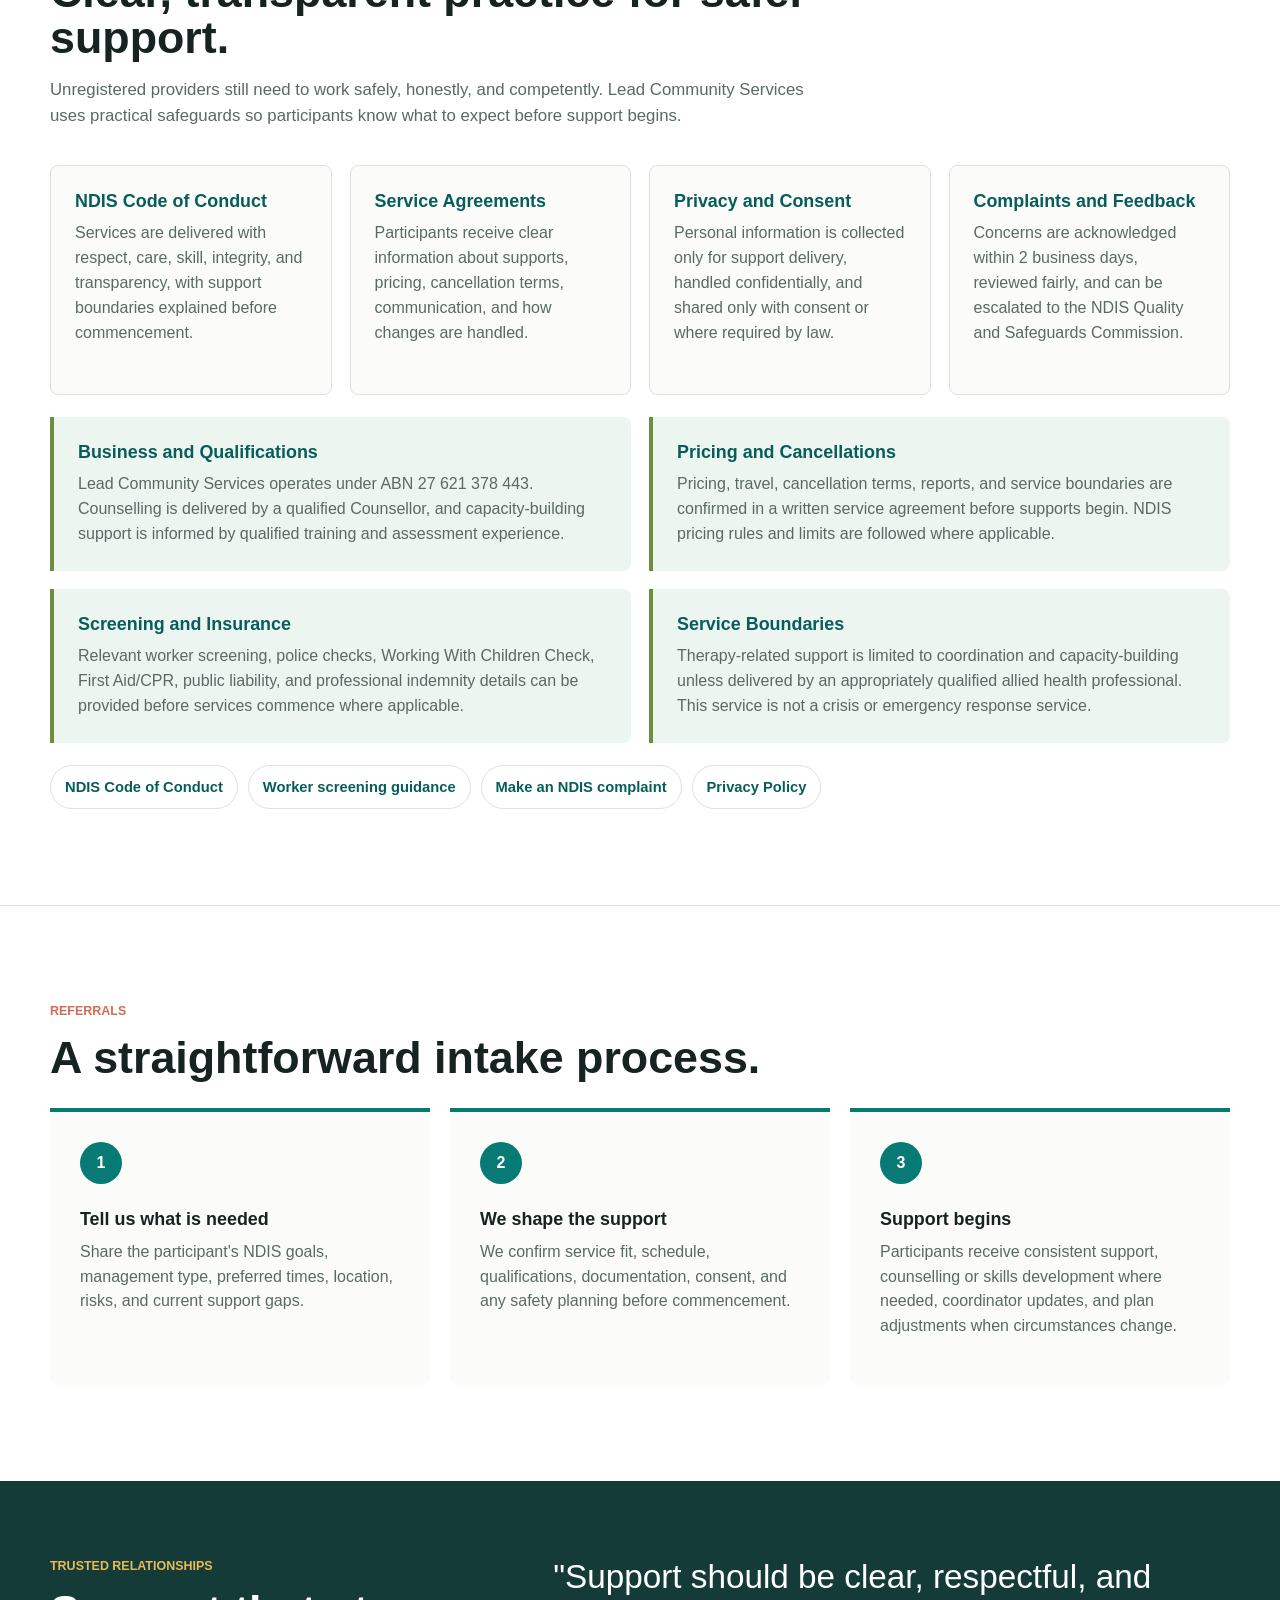
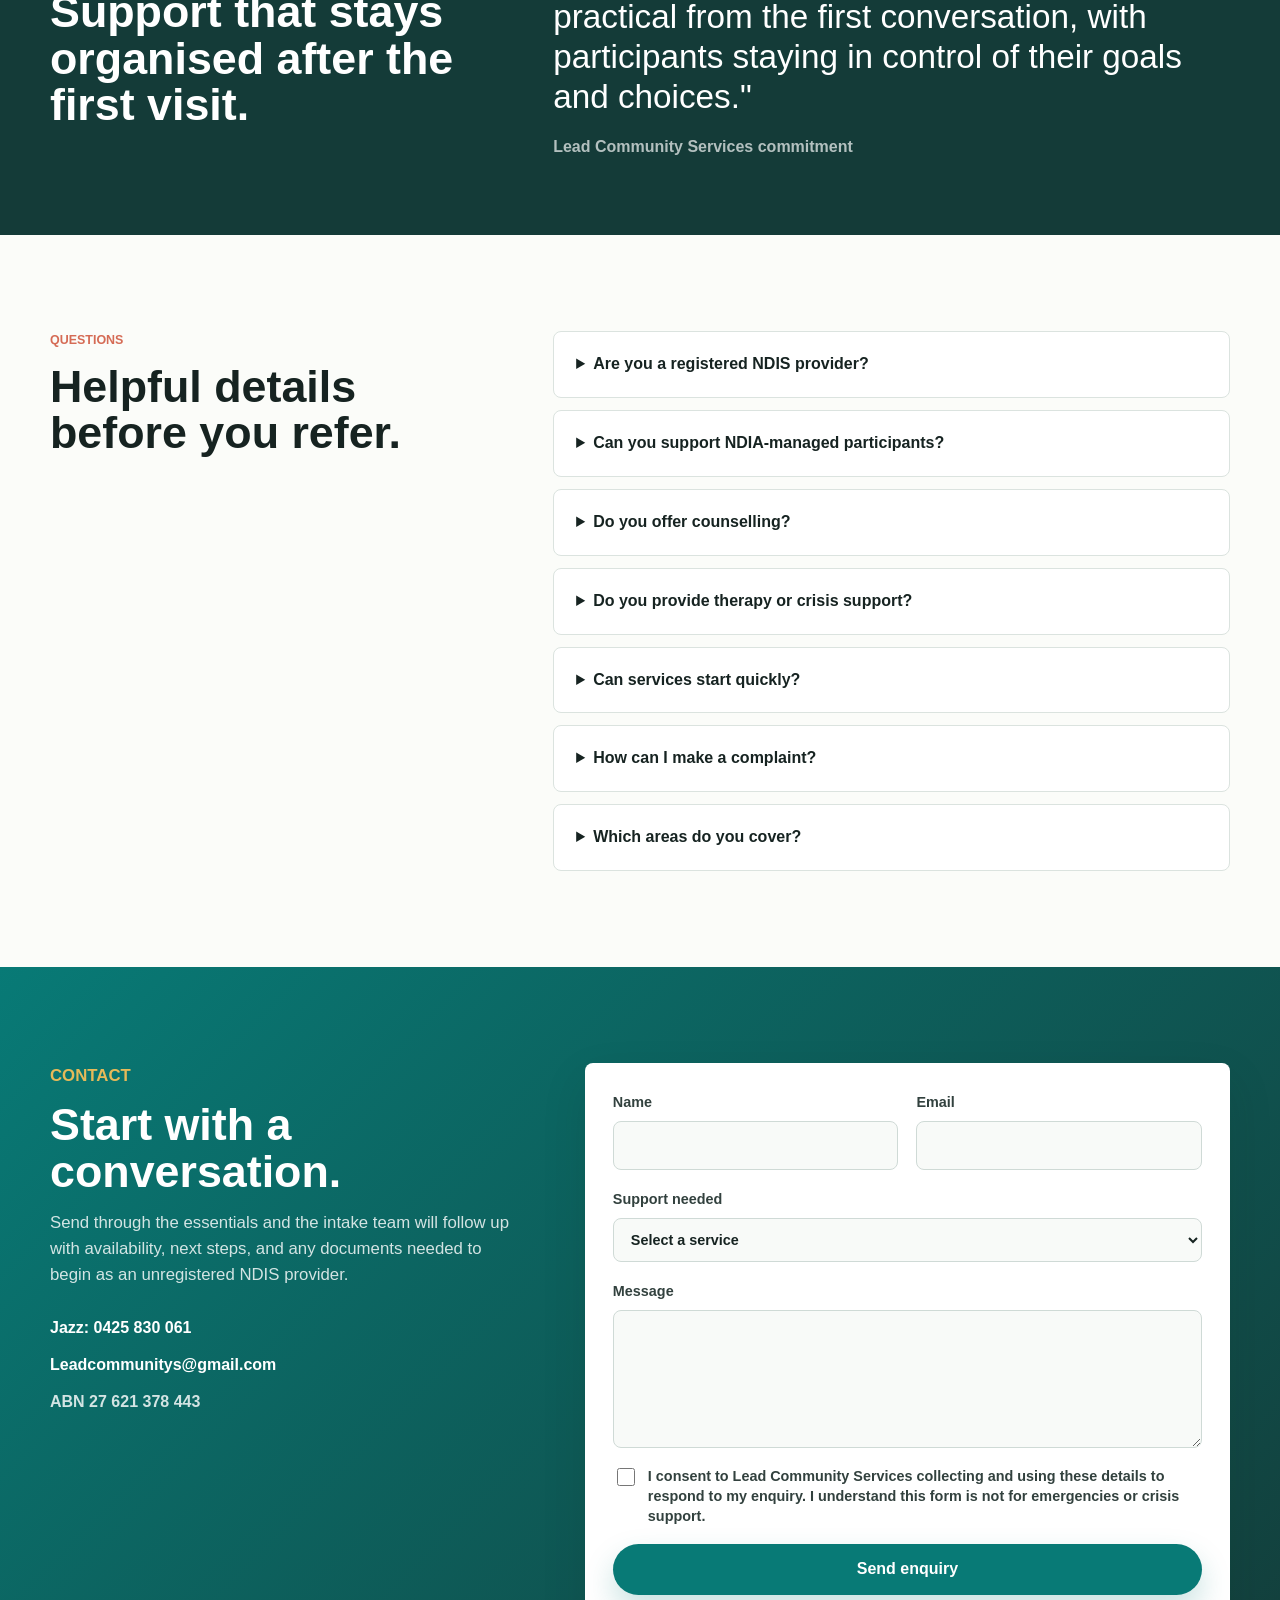
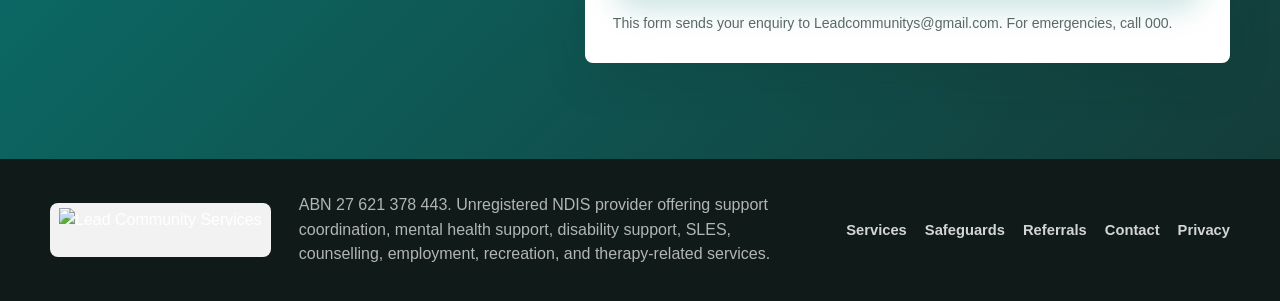
==== commit 80802258: "Add files via upload" ====
--- a/assets/index.html
+++ b/assets/index.html
@@ -9,6 +9,7 @@
       content="Lead Community Services is an unregistered NDIS provider offering support coordination, mental health support, disability support, SLES, counselling, employment, recreation, and therapy-related NDIS services across South East Queensland."
     >
     <link rel="preload" href="assets/community-hero.png" as="image">
+    <link rel="preload" href="assets/lead-community-services-logo.png" as="image">
     <link rel="stylesheet" href="styles.css">
   </head>
   <body>
@@ -17,11 +18,7 @@
     <header class="site-header" data-header>
       <div class="container header-inner">
         <a class="brand" href="#top" aria-label="Lead Community Services home">
-          <span class="brand-mark" aria-hidden="true">L</span>
-          <span>
-            <strong>Lead</strong>
-            <span>Community Services</span>
-          </span>
+          <img class="brand-logo" src="assets/lead-community-services-logo.png" alt="Lead Community Services">
         </a>
 
         <button class="nav-toggle" type="button" aria-label="Open menu" aria-expanded="false" data-nav-toggle>
@@ -367,11 +364,7 @@
     <footer class="site-footer">
       <div class="container footer-inner">
         <a class="brand footer-brand" href="#top" aria-label="Lead Community Services home">
-          <span class="brand-mark" aria-hidden="true">L</span>
-          <span>
-            <strong>Lead</strong>
-            <span>Community Services</span>
-          </span>
+          <img class="brand-logo" src="assets/lead-community-services-logo.png" alt="Lead Community Services">
         </a>
         <p>ABN 27 621 378 443. Unregistered NDIS provider offering support coordination, mental health support, disability support, SLES, counselling, employment, recreation, and therapy-related services.</p>
         <div class="footer-links">
--- a/assets/styles.css
+++ b/assets/styles.css
@@ -106,8 +106,19 @@
 .brand {
   display: inline-flex;
   align-items: center;
-  gap: 12px;
   flex: 0 0 auto;
+}
+
+.brand-logo {
+  width: auto;
+  height: 58px;
+  max-width: min(250px, 52vw);
+  display: block;
+  object-fit: contain;
+  padding: 5px 9px;
+  background: rgba(255, 255, 255, 0.94);
+  border-radius: var(--radius);
+  box-shadow: 0 12px 26px rgba(14, 41, 37, 0.14);
 }
 
 .brand-mark {
@@ -843,6 +854,11 @@
 }
 
 .footer-brand .brand-mark {
+  box-shadow: none;
+}
+
+.footer-brand .brand-logo {
+  height: 54px;
   box-shadow: none;
 }
 
@@ -1079,6 +1095,12 @@
     font-size: 0.72rem;
   }
 
+  .brand-logo {
+    height: 46px;
+    max-width: min(205px, 58vw);
+    padding: 4px 7px;
+  }
+
   h1 {
     font-size: 2.45rem;
   }
